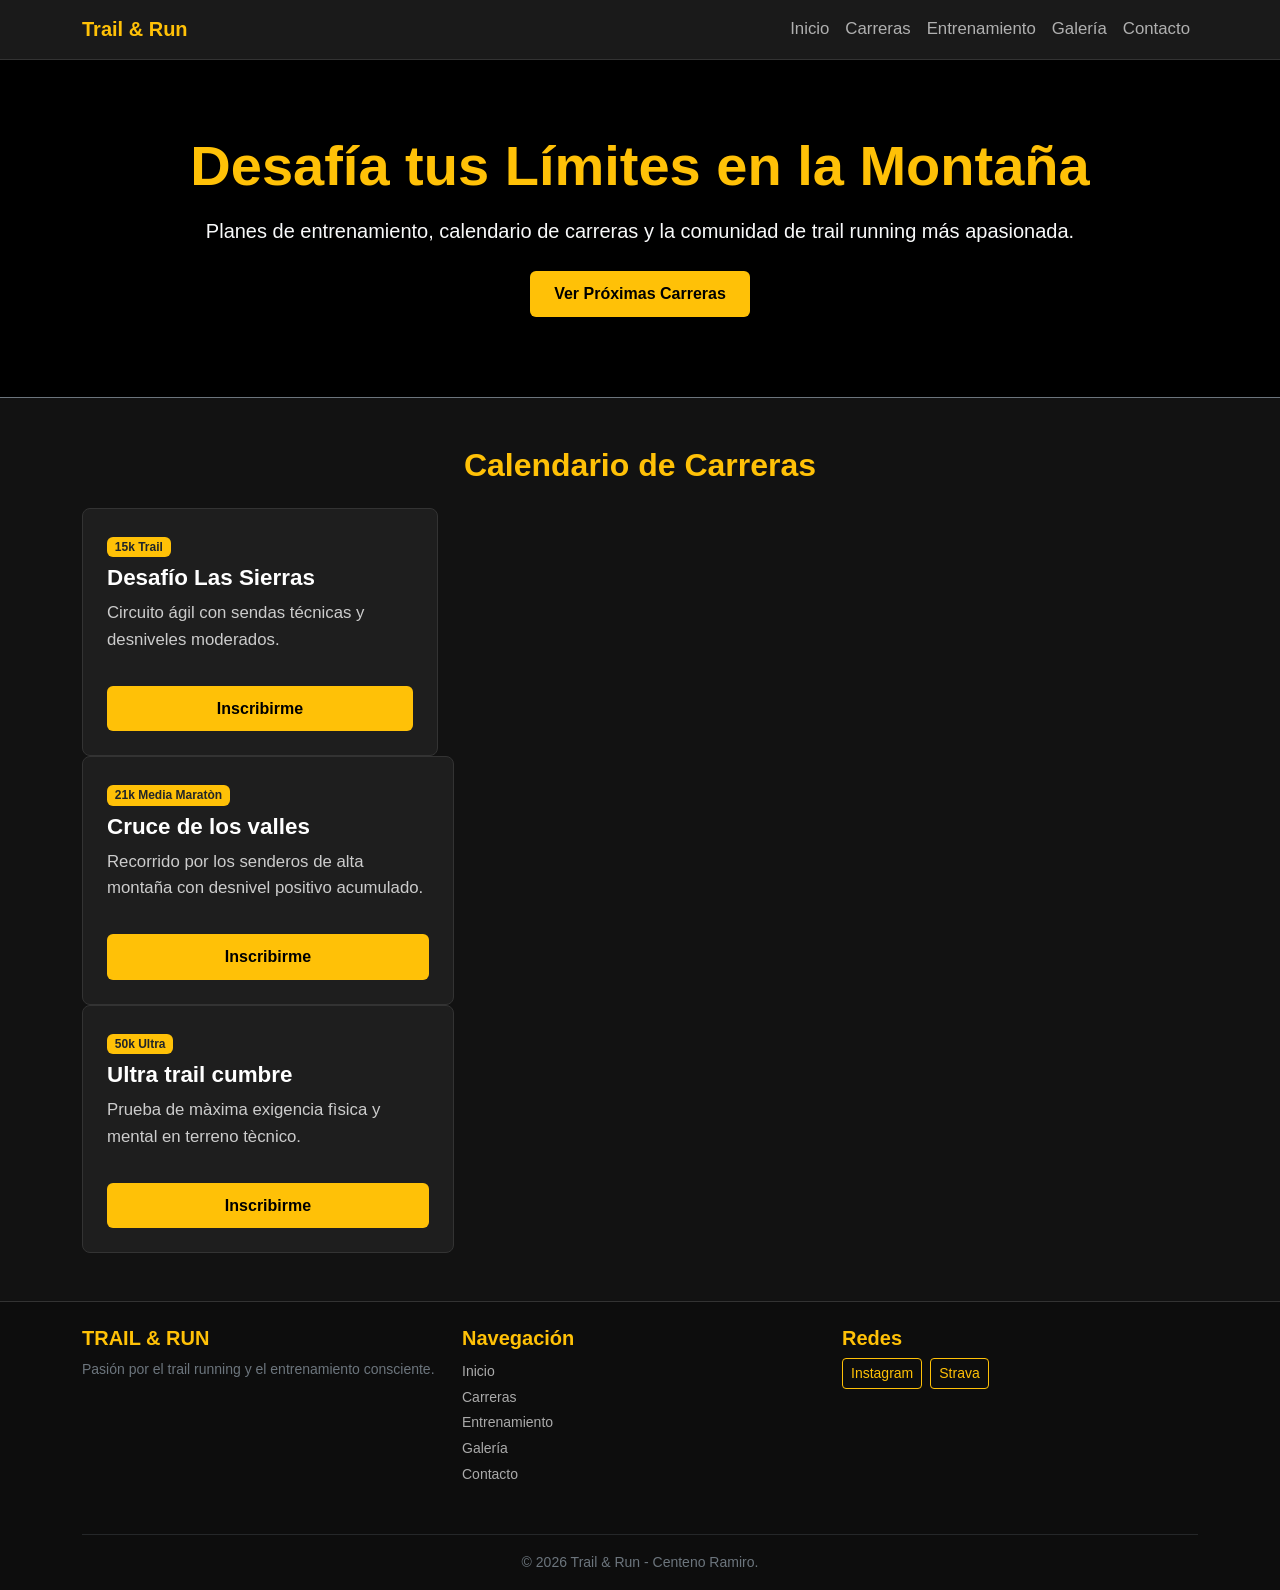
==== pages/carreras.html @ 45bc3d19 "feat: estructura base HTML5 y navbar Bootstrap integradas" ====
<!DOCTYPE html>
<html lang="es">

<head>
    <meta charset="UTF-8">
    <meta name="viewport" content="width=device-width, initial-scale=1.0">
    <title>Trail & Run | Carreras</title>
    <!-- Bootstrap CSS CDN -->
    <link href="https://cdn.jsdelivr.net/npm/bootstrap@5.3.3/dist/css/bootstrap.min.css" rel="stylesheet">
    <link rel="stylesheet" href="../css/style.css">
</head>

<body>

    <!-- NAVBAR  -->
    <nav class="navbar navbar-expand-lg navbar-dark custom-navbar sticky-top">
        <div class="container">
            <a class="navbar-brand fw-bold text-warning" href="../index.html">Trail & Run</a>
            <button class="navbar-toggler" type="button" data-bs-toggle="collapse" data-bs-target="#navbarNav">
                <span class="navbar-toggler-icon"></span>
            </button>
            <div class="collapse navbar-collapse" id="navbarNav">
                <ul class="navbar-nav ms-auto">
                    <li class="nav-item"><a class="nav-link" href="../index.html">Inicio</a></li>
                    <li class="nav-item"><a class="nav-link active" aria-current="page"
                            href="./carreras.html">Carreras</a></li>
                    <li class="nav-item"><a class="nav-link" href="./entrenamiento.html">Entrenamiento</a></li>
                    <li class="nav-item"><a class="nav-link" href="./galeria.html">Galería</a></li>
                    <li class="nav-item"><a class="nav-link" href="./contacto.html">Contacto</a></li>
                </ul>
            </div>
        </div>
    </nav>

    <!-- HERO SECTION -->
    <header class="py-5 text-center border-bottom border-secondary bg-black">
        <div class="container my-4">
            <h1 class="display-4 fw-bold text-warning">Desafía tus Límites en la Montaña</h1>
            <p class="lead my-3 text-light">Planes de entrenamiento, calendario de carreras y la comunidad de trail
                running más apasionada.</p>
            <a href="./carreras.html" class="btn-custom my-2">Ver Próximas Carreras</a>
        </div>
    </header>

    <main class="container my-5">
        <h2 class="text-center mb-4">Calendario de Carreras</h2>
        <div class="row g-4">
            <!-- card 1 -->
            <div class="col-md-4">
                <div class="p-4 custom-card h-100 d-flex flex-column justify-content-between">
                    <div>
                        <span class="badge bg-warning text-dark mb-2 fw-bold">15k Trail</span>
                        <h3>Desafío Las Sierras</h3>
                        <p>Circuito ágil con sendas técnicas y desniveles moderados.</p>
                    </div>
                    <button class="btn-custom w-100 mt-3">Inscribirme</button>
                </div>
            </div>
        </div>


        <!-- card 2 -->
        <div class="col-md-4">
            <div class="p-4 custom-card h-100 d-flex flex-column justify-content-between">
                <div>
                    <span class="badge bg-warning text-dark mb-2 fw-bold">21k Media Maratòn</span>
                    <h3>Cruce de los valles</h3>
                    <p>Recorrido por los senderos de alta montaña con desnivel positivo acumulado.</p>
                </div>
                <button class="btn-custom w-100 mt-3">Inscribirme</button>
            </div>
        </div>


        <!-- card 3 -->
        <div class="col-md-4">
            <div class="p-4 custom-card h-100 d-flex flex-column justify-content-between">
                <div>
                    <span class="badge bg-warning text-dark mb-2 fw-bold">50k Ultra</span>
                    <h3>Ultra trail cumbre</h3>
                    <p>Prueba de màxima exigencia fìsica y mental en terreno tècnico.</p>
                </div>
                <button class="btn-custom w-100 mt-3">Inscribirme</button>
            </div>
        </div>
    </main>

    <!-- FOOTER -->
    <footer class="custom-footer pt-4 pb-3">
        <div class="container">
            <div class="row text-center text-md-start">
                <div class="col-md-4 mb-3">
                    <h5 class="text-warning fw-bold">TRAIL & RUN</h5>
                    <p class="small text-secondary">Pasión por el trail running y el entrenamiento consciente.</p>
                </div>
                <div class="col-md-4 mb-3">
                    <h5 class="text-warning fw-bold">Navegación</h5>
                    <ul class="list-unstyled">
                        <li><a href="../index.html" class="footer-link small">Inicio</a></li>
                        <li><a href="./carreras.html" class="footer-link small">Carreras</a></li>
                        <li><a href="./entrenamiento.html" class="footer-link small">Entrenamiento</a></li>
                        <li><a href="./galeria.html" class="footer-link small">Galería</a></li>
                        <li><a href="./contacto.html" class="footer-link small">Contacto</a></li>
                    </ul>
                </div>
                <div class="col-md-4 mb-3">
                    <h5 class="text-warning fw-bold">Redes</h5>
                    <div class="d-flex gap-2 justify-content-center justify-content-md-start">
                        <a href="#" class="btn btn-outline-warning btn-sm">Instagram</a>
                        <a href="#" class="btn btn-outline-warning btn-sm">Strava</a>
                    </div>
                </div>
            </div>
            <hr class="border-secondary">
            <p class="text-center small text-secondary mb-0">&copy; 2026 Trail & Run - Centeno Ramiro.
            </p>
        </div>
    </footer>

    <!-- Bootstrap JS CDN -->
    <script src="https://cdn.jsdelivr.net/npm/bootstrap@5.3.3/dist/js/bootstrap.bundle.min.js"></script>
</body>

</html>
---- css/style.css ----
:root {
    --bg-principal: #121212;      /* Fondo oscuro general */
    --bg-card: #1e1e1e;           /* Fondo de contenedores y cards */
    --bg-header: #181818;         /* Fondo del Hero/Header */
    --color-texto: #e0e0e0;       /* Texto legible */
    --color-primario: #ffc107;    /* Amarillo / Dorado Trail */
    --color-hover: #e0a800;       /* Tono al hacer hover */
    --fuente-principal: 'Segoe UI', Tahoma, Geneva, Verdana, sans-serif;
}

/* Base de la aplicación */
body {
    background-color: var(--bg-principal) !important;
    color: var(--color-texto);
    font-family: var(--fuente-principal);
    font-size: 16px;
    line-height: 1.6;
    margin: 0;
    padding: 0;
    min-height: 100vh;
    display: flex;
    flex-direction: column;
}

/* ============================================================
   TIPOGRAFÍA Y ENCABEZADOS
   ============================================================ */
h1, .h1 {
    font-size: 2.5rem;
    font-weight: 700;
    color: var(--color-primario);
}

h2, .h2 {
    font-size: 2rem;
    font-weight: 600;
    color: var(--color-primario);
}

h3, .h3 {
    font-size: 1.4rem;
    font-weight: 600;
    color: #ffffff;
}

p {
    font-size: 1.05rem;
    color: #cccccc;
}

/* ============================================================
   NAVBAR Y NAVEGACIÓN
   ============================================================ */
.custom-navbar {
    background-color: #1a1a1a !important;
    border-bottom: 1px solid #333333;
}

.navbar-nav .nav-link {
    font-size: 1.05rem;
    color: #b0b0b0 !important;
    font-weight: 500;
    transition: color 0.3s ease, transform 0.2s ease;
}

/* Pseudoclases en el menú */
.navbar-nav .nav-link:hover {
    color: var(--color-primario) !important;
    transform: translateY(-2px);
}

.navbar-nav .nav-link:active {
    color: #ffffff !important;
}

/* ============================================================
   BOTONES Y ELEMENTOS INTERACTIVOS
   ============================================================ */
.btn-custom {
    background-color: var(--color-primario);
    color: #000000;
    font-weight: 700;
    border: none;
    padding: 10px 24px;
    border-radius: 6px;
    transition: all 0.3s ease;
    text-decoration: none;
    display: inline-block;
}

/* Pseudoclases en Botones */
.btn-custom:hover {
    background-color: var(--color-hover);
    color: #000000;
    transform: translateY(-2px);
    box-shadow: 0 4px 12px rgba(255, 193, 7, 0.3);
}

.btn-custom:focus {
    outline: 3px solid #ffffff;
    box-shadow: 0 0 10px rgba(255, 193, 7, 0.8);
}

.btn-custom:active {
    transform: translateY(0);
    scale: 0.98;
}

/* ============================================================
   CARDS Y TARJETAS
   ============================================================ */
.custom-card {
    background-color: var(--bg-card);
    border: 1px solid #333333;
    border-radius: 8px;
    transition: transform 0.3s ease, border-color 0.3s ease, box-shadow 0.3s ease;
}

.custom-card:hover {
    transform: translateY(-5px);
    border-color: var(--color-primario);
    box-shadow: 0 8px 20px rgba(255, 193, 7, 0.15);
}

/* ============================================================
   FORMULARIO Y ENTRADAS (CONTACTO)
   ============================================================ */
.custom-input {
    background-color: #262626 !important;
    border: 1px solid #444444 !important;
    color: #ffffff !important;
}

.custom-input:focus {
    border-color: var(--color-primario) !important;
    box-shadow: 0 0 8px rgba(255, 193, 7, 0.5) !important;
}

/* ============================================================
   FOOTER
   ============================================================ */
.custom-footer {
    background-color: #0d0d0d;
    border-top: 1px solid #333333;
    margin-top: auto; /* Mantiene el footer abajo */
}

.footer-link {
    color: #aaaaaa;
    text-decoration: none;
    transition: color 0.3s ease, padding-left 0.3s ease;
}

.footer-link:hover {
    color: var(--color-primario);
    padding-left: 4px;
}
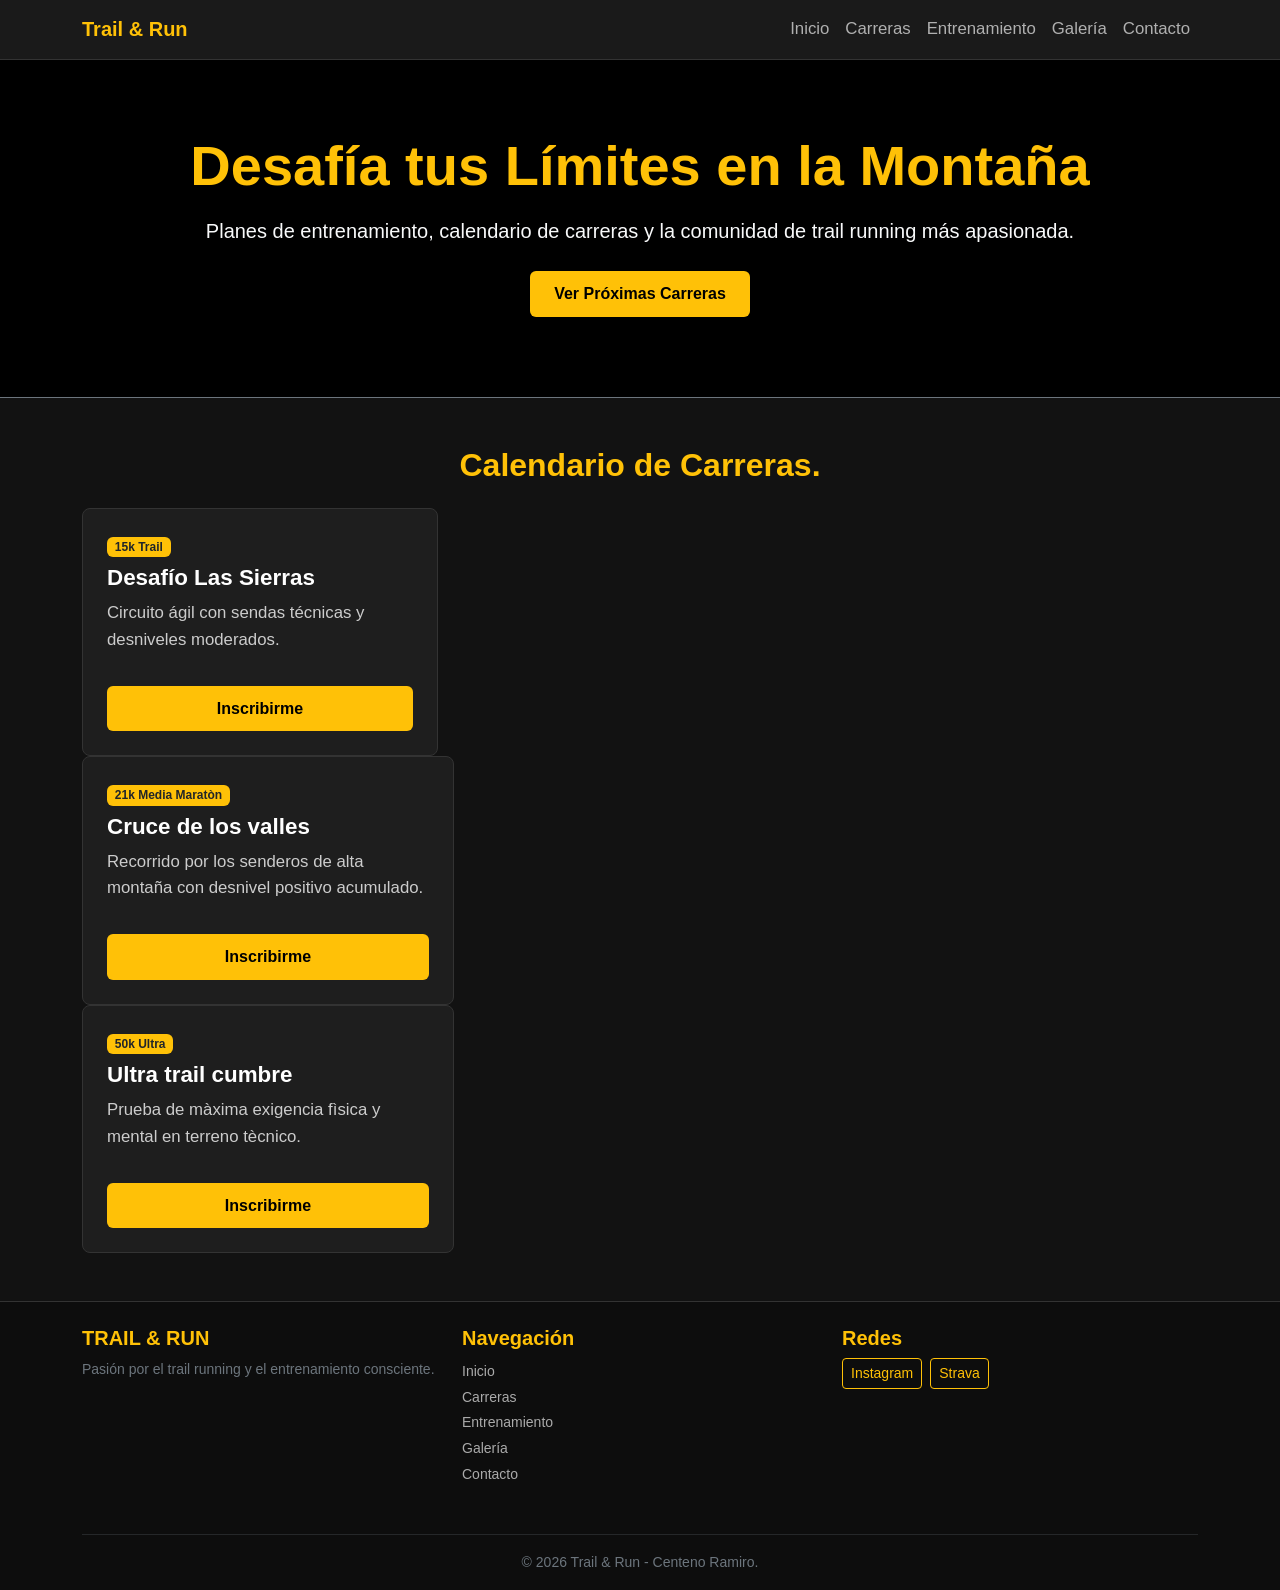
==== commit 5545fff1: "style: integracion de componentes custom y paleta de colores" ====
--- a/pages/carreras.html
+++ b/pages/carreras.html
@@ -43,7 +43,7 @@
     </header>
 
     <main class="container my-5">
-        <h2 class="text-center mb-4">Calendario de Carreras</h2>
+        <h2 class="text-center mb-4">Calendario de Carreras.</h2>
         <div class="row g-4">
             <!-- card 1 -->
             <div class="col-md-4">
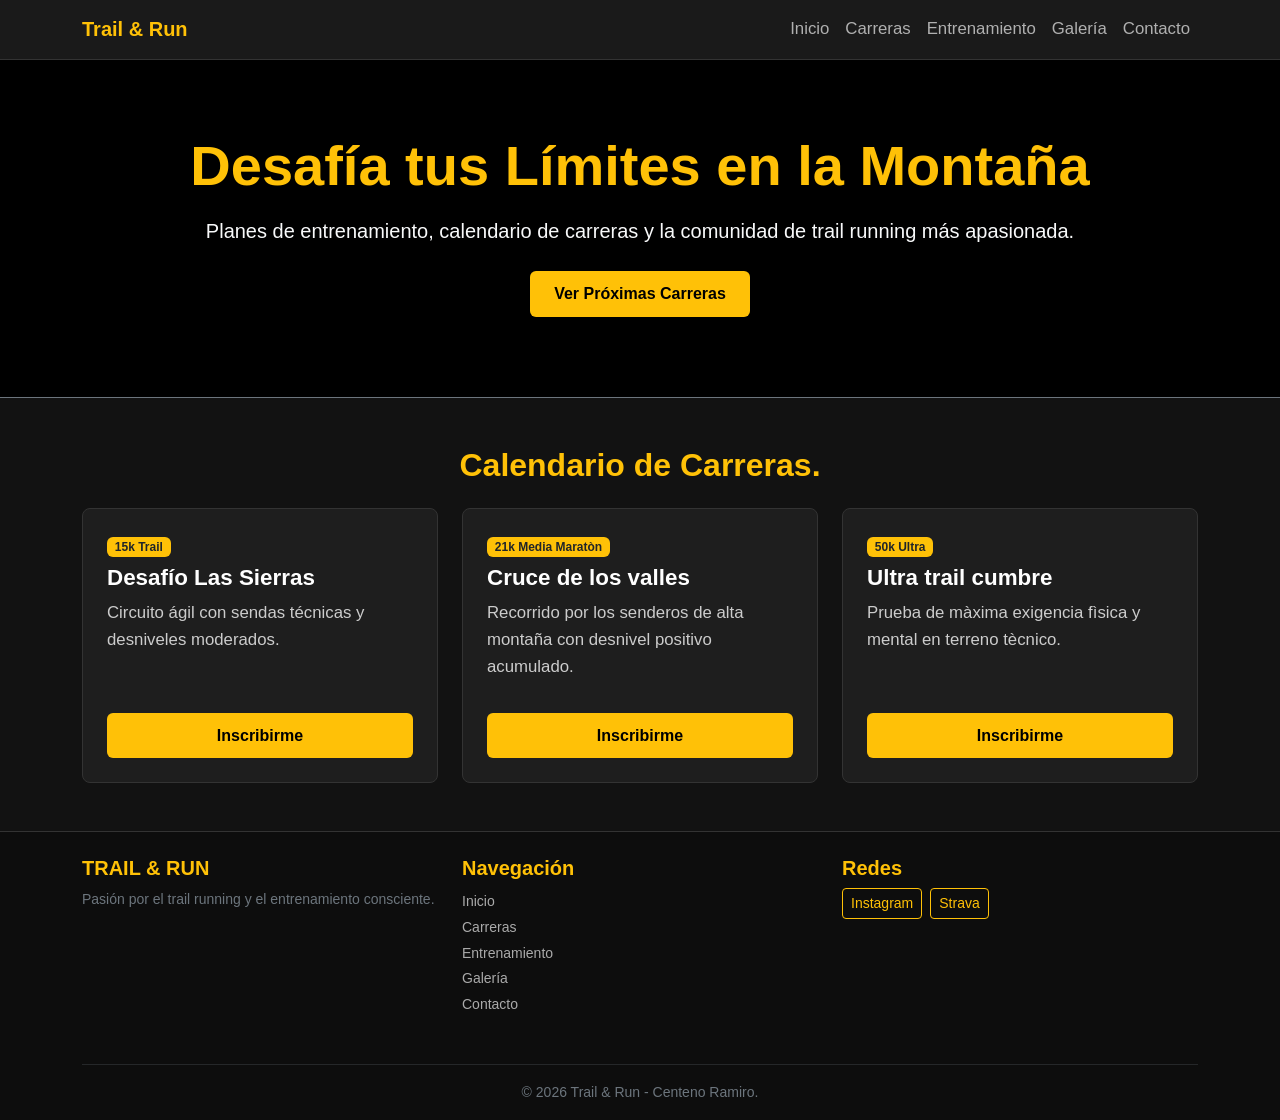
==== commit 99f7d410: "fix: corrige rutas de navegacion, etiqueta title y contenedores div" ====
--- a/pages/carreras.html
+++ b/pages/carreras.html
@@ -44,6 +44,8 @@
 
     <main class="container my-5">
         <h2 class="text-center mb-4">Calendario de Carreras.</h2>
+
+        <!-- Abre grilla -->
         <div class="row g-4">
             <!-- card 1 -->
             <div class="col-md-4">
@@ -56,31 +58,32 @@
                     <button class="btn-custom w-100 mt-3">Inscribirme</button>
                 </div>
             </div>
-        </div>
 
 
-        <!-- card 2 -->
-        <div class="col-md-4">
-            <div class="p-4 custom-card h-100 d-flex flex-column justify-content-between">
-                <div>
-                    <span class="badge bg-warning text-dark mb-2 fw-bold">21k Media Maratòn</span>
-                    <h3>Cruce de los valles</h3>
-                    <p>Recorrido por los senderos de alta montaña con desnivel positivo acumulado.</p>
+
+            <!-- card 2 -->
+            <div class="col-md-4">
+                <div class="p-4 custom-card h-100 d-flex flex-column justify-content-between">
+                    <div>
+                        <span class="badge bg-warning text-dark mb-2 fw-bold">21k Media Maratòn</span>
+                        <h3>Cruce de los valles</h3>
+                        <p>Recorrido por los senderos de alta montaña con desnivel positivo acumulado.</p>
+                    </div>
+                    <button class="btn-custom w-100 mt-3">Inscribirme</button>
                 </div>
-                <button class="btn-custom w-100 mt-3">Inscribirme</button>
             </div>
-        </div>
 
 
-        <!-- card 3 -->
-        <div class="col-md-4">
-            <div class="p-4 custom-card h-100 d-flex flex-column justify-content-between">
-                <div>
-                    <span class="badge bg-warning text-dark mb-2 fw-bold">50k Ultra</span>
-                    <h3>Ultra trail cumbre</h3>
-                    <p>Prueba de màxima exigencia fìsica y mental en terreno tècnico.</p>
+            <!-- card 3 -->
+            <div class="col-md-4">
+                <div class="p-4 custom-card h-100 d-flex flex-column justify-content-between">
+                    <div>
+                        <span class="badge bg-warning text-dark mb-2 fw-bold">50k Ultra</span>
+                        <h3>Ultra trail cumbre</h3>
+                        <p>Prueba de màxima exigencia fìsica y mental en terreno tècnico.</p>
+                    </div>
+                    <button class="btn-custom w-100 mt-3">Inscribirme</button>
                 </div>
-                <button class="btn-custom w-100 mt-3">Inscribirme</button>
             </div>
         </div>
     </main>
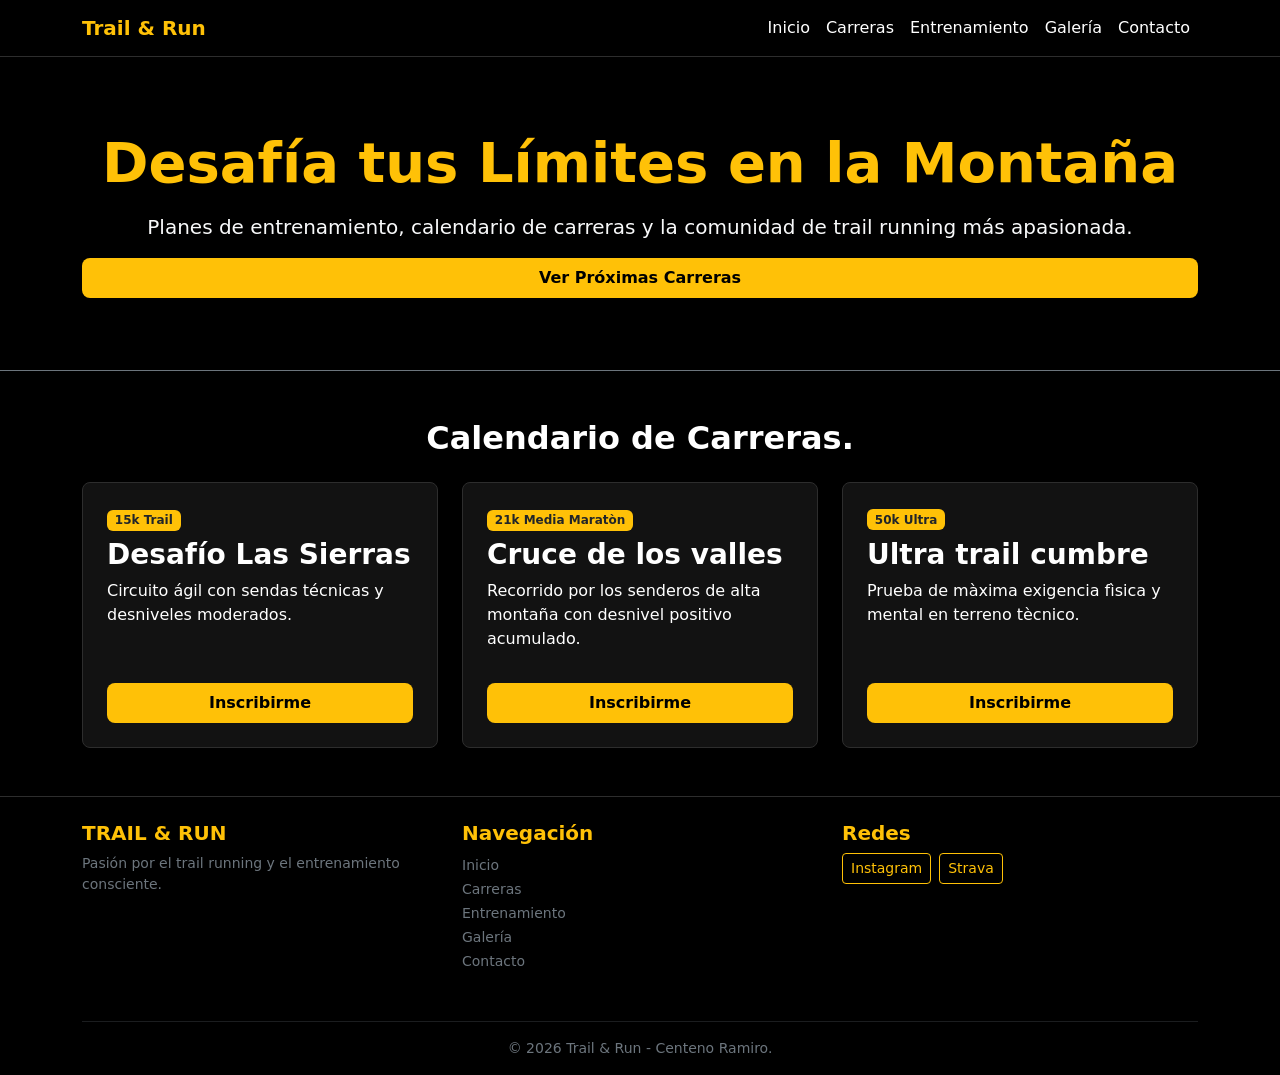
==== commit 496d0de7: "Correcciones Entregable 7: layout completo, mixin aplicado y gitignore" ====
--- a/pages/carreras.html
+++ b/pages/carreras.html
@@ -7,6 +7,7 @@
     <title>Trail & Run | Carreras</title>
     <!-- Bootstrap CSS CDN -->
     <link href="https://cdn.jsdelivr.net/npm/bootstrap@5.3.3/dist/css/bootstrap.min.css" rel="stylesheet">
+    <link rel="stylesheet" href="https://unpkg.com/aos@next/dist/aos.css" />
     <link rel="stylesheet" href="../css/style.css">
 </head>
 
@@ -48,7 +49,7 @@
         <!-- Abre grilla -->
         <div class="row g-4">
             <!-- card 1 -->
-            <div class="col-md-4">
+            <div class="col-md-4" data-aos="fade-up">
                 <div class="p-4 custom-card h-100 d-flex flex-column justify-content-between">
                     <div>
                         <span class="badge bg-warning text-dark mb-2 fw-bold">15k Trail</span>
@@ -62,7 +63,7 @@
 
 
             <!-- card 2 -->
-            <div class="col-md-4">
+            <div class="col-md-4" data-aos="fade-up" data-aos-delay="100">
                 <div class="p-4 custom-card h-100 d-flex flex-column justify-content-between">
                     <div>
                         <span class="badge bg-warning text-dark mb-2 fw-bold">21k Media Maratòn</span>
@@ -75,7 +76,7 @@
 
 
             <!-- card 3 -->
-            <div class="col-md-4">
+            <div class="col-md-4" data-aos="fade-up" data-aos-delay="200">
                 <div class="p-4 custom-card h-100 d-flex flex-column justify-content-between">
                     <div>
                         <span class="badge bg-warning text-dark mb-2 fw-bold">50k Ultra</span>
@@ -122,6 +123,10 @@
 
     <!-- Bootstrap JS CDN -->
     <script src="https://cdn.jsdelivr.net/npm/bootstrap@5.3.3/dist/js/bootstrap.bundle.min.js"></script>
+    <script src="https://unpkg.com/aos@next/dist/aos.js"></script>
+    <script>
+        AOS.init();
+    </script>
 </body>
 
 </html>
--- a/css/style.css
+++ b/css/style.css
@@ -1,157 +1,97 @@
-:root {
-    --bg-principal: #121212;      /* Fondo oscuro general */
-    --bg-card: #1e1e1e;           /* Fondo de contenedores y cards */
-    --bg-header: #181818;         /* Fondo del Hero/Header */
-    --color-texto: #e0e0e0;       /* Texto legible */
-    --color-primario: #ffc107;    /* Amarillo / Dorado Trail */
-    --color-hover: #e0a800;       /* Tono al hacer hover */
-    --fuente-principal: 'Segoe UI', Tahoma, Geneva, Verdana, sans-serif;
+body {
+  background-color: #000000;
+  color: #ffffff;
+  font-family: system-ui, -apple-system, "Segoe UI", Roboto, "Helvetica Neue", Arial, sans-serif;
+  min-height: 100vh;
 }
 
-/* Base de la aplicación */
-body {
-    background-color: var(--bg-principal) !important;
-    color: var(--color-texto);
-    font-family: var(--fuente-principal);
-    font-size: 16px;
-    line-height: 1.6;
-    margin: 0;
-    padding: 0;
-    min-height: 100vh;
-    display: flex;
-    flex-direction: column;
+h1, h2, h3, h4, h5, h6 {
+  color: #ffffff;
+  font-weight: 700;
 }
 
-/* ============================================================
-   TIPOGRAFÍA Y ENCABEZADOS
-   ============================================================ */
-h1, .h1 {
-    font-size: 2.5rem;
-    font-weight: 700;
-    color: var(--color-primario);
+.text-muted-custom {
+  color: #6c757d;
 }
 
-h2, .h2 {
-    font-size: 2rem;
-    font-weight: 600;
-    color: var(--color-primario);
+.navbar {
+  background-color: #000000;
+  border-bottom: 1px solid #2d2d2d;
+}
+.navbar .nav-link {
+  color: #ffffff;
+}
+.navbar .nav-link:hover {
+  color: #ffc107;
 }
 
-h3, .h3 {
-    font-size: 1.4rem;
-    font-weight: 600;
-    color: #ffffff;
+.hero-section {
+  background-color: #000000;
+  padding: 60px 0;
+  text-align: center;
+}
+.hero-section h1 {
+  color: #ffc107;
 }
 
-p {
-    font-size: 1.05rem;
-    color: #cccccc;
+.custom-footer {
+  background-color: #000000;
+  border-top: 1px solid #2d2d2d;
+}
+.custom-footer .footer-link {
+  color: #6c757d;
+  text-decoration: none;
+  transition: color 0.3s ease;
+}
+.custom-footer .footer-link:hover {
+  color: #ffc107;
 }
 
-/* ============================================================
-   NAVBAR Y NAVEGACIÓN
-   ============================================================ */
-.custom-navbar {
-    background-color: #1a1a1a !important;
-    border-bottom: 1px solid #333333;
+.btn-custom {
+  display: flex;
+  flex-direction: row;
+  justify-content: center;
+  align-items: center;
+  gap: 0.5rem;
+  background-color: #ffc107;
+  color: #000000;
+  font-weight: bold;
+  border: none;
+  border-radius: 8px;
+  padding: 8px 16px;
+  text-decoration: none;
+  transition: all 0.3s ease;
+}
+.btn-custom:hover {
+  background-color: #e0a800;
+  color: #000000;
 }
 
-.navbar-nav .nav-link {
-    font-size: 1.05rem;
-    color: #b0b0b0 !important;
-    font-weight: 500;
-    transition: color 0.3s ease, transform 0.2s ease;
+.btn-base, .btn-primary {
+  padding: 0.8rem 1.5rem;
+  border-radius: 8px;
+  border: none;
+  font-weight: bold;
+  cursor: pointer;
+  transition: all 0.3s ease;
 }
 
-/* Pseudoclases en el menú */
-.navbar-nav .nav-link:hover {
-    color: var(--color-primario) !important;
-    transform: translateY(-2px);
+.btn-primary {
+  background-color: #3498db;
+  color: #ffffff;
+}
+.btn-primary:hover {
+  background-color: #2980b9;
 }
 
-.navbar-nav .nav-link:active {
-    color: #ffffff !important;
+.custom-card {
+  background-color: #121212;
+  border: 1px solid #2d2d2d;
+  border-radius: 8px;
+  color: #ffffff;
+  transition: transform 0.3s ease, box-shadow 0.3s ease;
 }
-
-/* ============================================================
-   BOTONES Y ELEMENTOS INTERACTIVOS
-   ============================================================ */
-.btn-custom {
-    background-color: var(--color-primario);
-    color: #000000;
-    font-weight: 700;
-    border: none;
-    padding: 10px 24px;
-    border-radius: 6px;
-    transition: all 0.3s ease;
-    text-decoration: none;
-    display: inline-block;
-}
-
-/* Pseudoclases en Botones */
-.btn-custom:hover {
-    background-color: var(--color-hover);
-    color: #000000;
-    transform: translateY(-2px);
-    box-shadow: 0 4px 12px rgba(255, 193, 7, 0.3);
-}
-
-.btn-custom:focus {
-    outline: 3px solid #ffffff;
-    box-shadow: 0 0 10px rgba(255, 193, 7, 0.8);
-}
-
-.btn-custom:active {
-    transform: translateY(0);
-    scale: 0.98;
-}
-
-/* ============================================================
-   CARDS Y TARJETAS
-   ============================================================ */
-.custom-card {
-    background-color: var(--bg-card);
-    border: 1px solid #333333;
-    border-radius: 8px;
-    transition: transform 0.3s ease, border-color 0.3s ease, box-shadow 0.3s ease;
-}
-
 .custom-card:hover {
-    transform: translateY(-5px);
-    border-color: var(--color-primario);
-    box-shadow: 0 8px 20px rgba(255, 193, 7, 0.15);
-}
-
-/* ============================================================
-   FORMULARIO Y ENTRADAS (CONTACTO)
-   ============================================================ */
-.custom-input {
-    background-color: #262626 !important;
-    border: 1px solid #444444 !important;
-    color: #ffffff !important;
-}
-
-.custom-input:focus {
-    border-color: var(--color-primario) !important;
-    box-shadow: 0 0 8px rgba(255, 193, 7, 0.5) !important;
-}
-
-/* ============================================================
-   FOOTER
-   ============================================================ */
-.custom-footer {
-    background-color: #0d0d0d;
-    border-top: 1px solid #333333;
-    margin-top: auto; /* Mantiene el footer abajo */
-}
-
-.footer-link {
-    color: #aaaaaa;
-    text-decoration: none;
-    transition: color 0.3s ease, padding-left 0.3s ease;
-}
-
-.footer-link:hover {
-    color: var(--color-primario);
-    padding-left: 4px;
-}+  transform: translateY(-5px);
+  box-shadow: 0 8px 16px rgba(0, 0, 0, 0.4);
+}/*# sourceMappingURL=style.css.map */
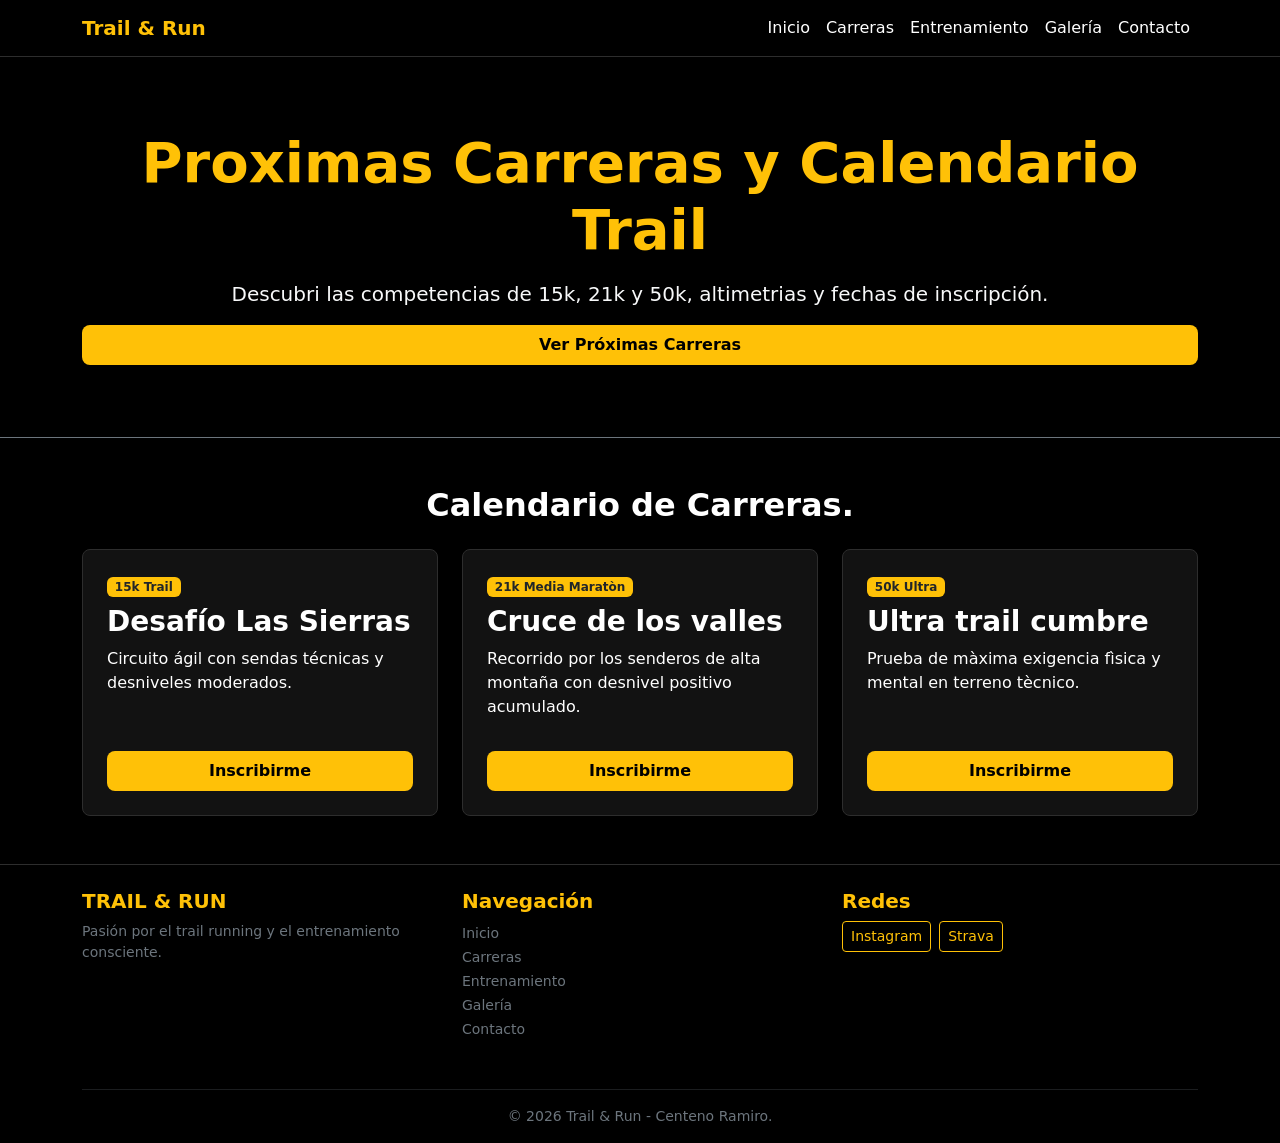
==== commit 86b46a8e: "Entregable 9: optimizacion SEO, metaetiquetas, titulos h1 unicos por pagina y atributos alt" ====
--- a/pages/carreras.html
+++ b/pages/carreras.html
@@ -4,7 +4,11 @@
 <head>
     <meta charset="UTF-8">
     <meta name="viewport" content="width=device-width, initial-scale=1.0">
-    <title>Trail & Run | Carreras</title>
+    <!-- Meta etiquetas SEO -->
+    <title>Calendario de Carreras | Trail & Run</title>
+    <meta name="description" content="Explora lasproximas carreras de trail running y ultramaratones de montaña. Distancias de 15k, 21k y 50k con altimetria y fechas de inscripcion.">
+    <meta name="keywords" content="carreras de montaña, trail running argentina, maraton de montaña, 21k trail, 50k ultra, inscripcion carreras">
+    <meta name="author" content="Ramiro Centeno">
     <!-- Bootstrap CSS CDN -->
     <link href="https://cdn.jsdelivr.net/npm/bootstrap@5.3.3/dist/css/bootstrap.min.css" rel="stylesheet">
     <link rel="stylesheet" href="https://unpkg.com/aos@next/dist/aos.css" />
@@ -36,9 +40,8 @@
     <!-- HERO SECTION -->
     <header class="py-5 text-center border-bottom border-secondary bg-black">
         <div class="container my-4">
-            <h1 class="display-4 fw-bold text-warning">Desafía tus Límites en la Montaña</h1>
-            <p class="lead my-3 text-light">Planes de entrenamiento, calendario de carreras y la comunidad de trail
-                running más apasionada.</p>
+            <h1 class="display-4 fw-bold text-warning">Proximas Carreras y Calendario Trail</h1>
+            <p class="lead my-3 text-light">Descubri las competencias de 15k, 21k y 50k, altimetrias y fechas de inscripción.</p>
             <a href="./carreras.html" class="btn-custom my-2">Ver Próximas Carreras</a>
         </div>
     </header>
